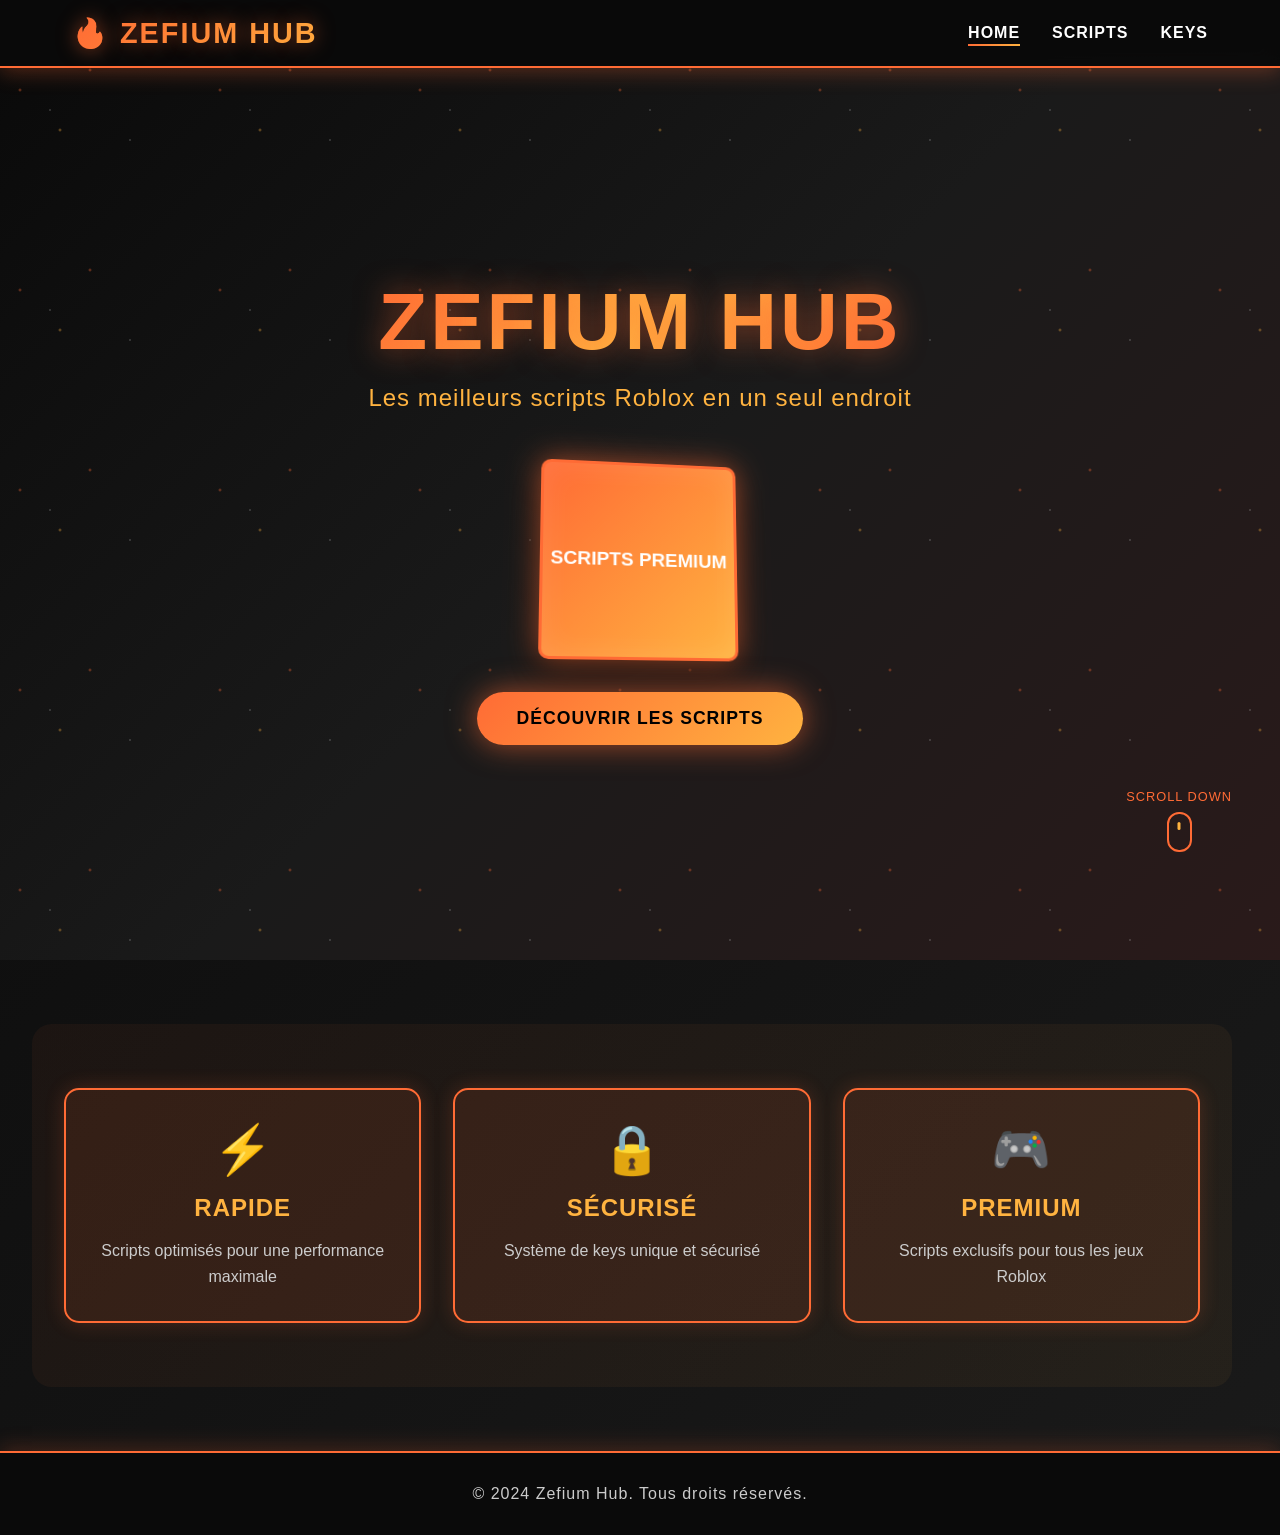
==== index.html @ 6f24a0cf "Initial commit: Zefium Hub - Roblox Scripts Website with 3D animations" ====
<!DOCTYPE html>
<html lang="fr">
<head>
    <meta charset="UTF-8">
    <meta name="viewport" content="width=device-width, initial-scale=1.0">
    <title>Zefium Hub - Roblox Scripts</title>
    <link rel="stylesheet" href="styles.css">
</head>
<body>
    <!-- Navigation -->
    <nav class="navbar">
        <div class="nav-container">
            <div class="logo">🔥 ZEFIUM HUB</div>
            <ul class="nav-links">
                <li><a href="index.html" class="active">HOME</a></li>
                <li><a href="scripts.html">SCRIPTS</a></li>
                <li><a href="keys.html">KEYS</a></li>
            </ul>
        </div>
    </nav>

    <!-- Hero Section -->
    <section class="hero">
        <div class="stars"></div>
        <div class="hero-content">
            <h1 class="hero-title">ZEFIUM HUB</h1>
            <p class="hero-subtitle">Les meilleurs scripts Roblox en un seul endroit</p>
            <div class="hero-3d-box">
                <div class="box-inner">SCRIPTS PREMIUM</div>
            </div>
            <a href="scripts.html" class="cta-button">DÉCOUVRIR LES SCRIPTS</a>
        </div>
    </section>

    <!-- Features Section -->
    <section class="features">
        <div class="features-container">
            <div class="feature-card">
                <div class="feature-icon">⚡</div>
                <h3>RAPIDE</h3>
                <p>Scripts optimisés pour une performance maximale</p>
            </div>
            <div class="feature-card">
                <div class="feature-icon">🔒</div>
                <h3>SÉCURISÉ</h3>
                <p>Système de keys unique et sécurisé</p>
            </div>
            <div class="feature-card">
                <div class="feature-icon">🎮</div>
                <h3>PREMIUM</h3>
                <p>Scripts exclusifs pour tous les jeux Roblox</p>
            </div>
        </div>
    </section>

    <!-- Scroll Indicator -->
    <div class="scroll-indicator">
        <span>SCROLL DOWN</span>
        <div class="mouse-wheel"></div>
    </div>

    <!-- Footer -->
    <footer class="footer">
        <p>&copy; 2024 Zefium Hub. Tous droits réservés.</p>
    </footer>

    <script src="script.js"></script>
</body>
</html>
---- styles.css ----
* {
    margin: 0;
    padding: 0;
    box-sizing: border-box;
}

body {
    font-family: 'Arial', sans-serif;
    background: linear-gradient(135deg, #0a0a0a 0%, #1a1a1a 100%);
    color: #fff;
    overflow-x: hidden;
    scroll-behavior: smooth;
}

/* ===== NAVIGATION ===== */
.navbar {
    position: fixed;
    top: 0;
    width: 100%;
    background: rgba(10, 10, 10, 0.95);
    backdrop-filter: blur(10px);
    border-bottom: 2px solid #FF6B35;
    z-index: 1000;
    box-shadow: 0 4px 20px rgba(255, 107, 53, 0.3);
}

.nav-container {
    max-width: 1200px;
    margin: 0 auto;
    display: flex;
    justify-content: space-between;
    align-items: center;
    padding: 1rem 2rem;
}

.logo {
    font-size: 1.8rem;
    font-weight: bold;
    background: linear-gradient(135deg, #FF6B35, #FFB340);
    -webkit-background-clip: text;
    -webkit-text-fill-color: transparent;
    background-clip: text;
    text-shadow: 0 0 20px rgba(255, 107, 53, 0.5);
    letter-spacing: 2px;
}

.nav-links {
    display: flex;
    list-style: none;
    gap: 2rem;
}

.nav-links a {
    color: #fff;
    text-decoration: none;
    font-weight: bold;
    font-size: 1rem;
    position: relative;
    transition: 0.3s;
    letter-spacing: 1px;
}

.nav-links a::after {
    content: '';
    position: absolute;
    bottom: -5px;
    left: 0;
    width: 0;
    height: 2px;
    background: linear-gradient(135deg, #FF6B35, #FFB340);
    transition: width 0.3s;
}

.nav-links a:hover::after,
.nav-links a.active::after {
    width: 100%;
}

/* ===== HERO SECTION ===== */
.hero {
    position: relative;
    height: 100vh;
    display: flex;
    align-items: center;
    justify-content: center;
    overflow: hidden;
    margin-top: 60px;
    background: linear-gradient(135deg, #0a0a0a 0%, #1a1a1a 50%, #2a1a1a 100%);
}

.stars {
    position: absolute;
    width: 100%;
    height: 100%;
    background-image:
        radial-gradient(2px 2px at 20px 30px, #FF6B35, rgba(255, 107, 53, 0)),
        radial-gradient(2px 2px at 60px 70px, #FFB340, rgba(255, 179, 64, 0)),
        radial-gradient(1px 1px at 50px 50px, #fff, rgba(255, 255, 255, 0)),
        radial-gradient(1px 1px at 130px 80px, #fff, rgba(255, 255, 255, 0)),
        radial-gradient(2px 2px at 90px 10px, #FF6B35, rgba(255, 107, 53, 0));
    background-repeat: repeat;
    background-size: 200px 200px;
    animation: twinkle 5s infinite;
    opacity: 0.5;
}

@keyframes twinkle {
    0%, 100% { opacity: 0.3; }
    50% { opacity: 0.7; }
}

.hero-content {
    position: relative;
    z-index: 10;
    text-align: center;
    animation: fadeInDown 1s ease-out;
}

@keyframes fadeInDown {
    from {
        opacity: 0;
        transform: translateY(-50px);
    }
    to {
        opacity: 1;
        transform: translateY(0);
    }
}

.hero-title {
    font-size: 5rem;
    font-weight: 900;
    background: linear-gradient(135deg, #FF6B35, #FFB340, #FF6B35);
    -webkit-background-clip: text;
    -webkit-text-fill-color: transparent;
    background-clip: text;
    text-shadow: 0 0 30px rgba(255, 107, 53, 0.5);
    margin-bottom: 1rem;
    letter-spacing: 3px;
    animation: glow 3s ease-in-out infinite;
}

@keyframes glow {
    0%, 100% { filter: drop-shadow(0 0 10px rgba(255, 107, 53, 0.5)); }
    50% { filter: drop-shadow(0 0 30px rgba(255, 107, 53, 0.8)); }
}

.hero-subtitle {
    font-size: 1.5rem;
    margin-bottom: 3rem;
    color: #FFB340;
    letter-spacing: 1px;
    animation: fadeInUp 1s ease-out 0.3s both;
}

@keyframes fadeInUp {
    from {
        opacity: 0;
        transform: translateY(50px);
    }
    to {
        opacity: 1;
        transform: translateY(0);
    }
}

.hero-3d-box {
    width: 200px;
    height: 200px;
    margin: 2rem auto;
    perspective: 1000px;
    animation: fadeInUp 1s ease-out 0.6s both;
}

.box-inner {
    width: 100%;
    height: 100%;
    background: linear-gradient(135deg, #FF6B35, #FFB340);
    border: 3px solid #FF6B35;
    display: flex;
    align-items: center;
    justify-content: center;
    font-weight: bold;
    font-size: 1.2rem;
    border-radius: 10px;
    box-shadow: 
        0 0 30px rgba(255, 107, 53, 0.6),
        inset 0 0 30px rgba(255, 255, 255, 0.1),
        0 20px 40px rgba(0, 0, 0, 0.5);
    transform: rotateX(10deg) rotateY(10deg);
    animation: rotate3d 6s linear infinite;
}

@keyframes rotate3d {
    0% { transform: rotateX(10deg) rotateY(0deg) rotateZ(0deg); }
    100% { transform: rotateX(10deg) rotateY(360deg) rotateZ(0deg); }
}

.cta-button {
    display: inline-block;
    padding: 1rem 2.5rem;
    background: linear-gradient(135deg, #FF6B35, #FFB340);
    color: #000;
    text-decoration: none;
    border: none;
    border-radius: 50px;
    font-weight: bold;
    font-size: 1.1rem;
    cursor: pointer;
    transition: 0.3s;
    box-shadow: 0 0 30px rgba(255, 107, 53, 0.6);
    animation: fadeInUp 1s ease-out 0.9s both;
    letter-spacing: 1px;
}

.cta-button:hover {
    transform: translateY(-3px);
    box-shadow: 0 10px 40px rgba(255, 107, 53, 0.8);
}

.cta-button:active {
    transform: translateY(-1px);
}

/* ===== FEATURES SECTION ===== */
.features {
    padding: 4rem 2rem;
    max-width: 1200px;
    margin: 0 auto;
    background: linear-gradient(135deg, rgba(255, 107, 53, 0.05), rgba(255, 179, 64, 0.05));
    border-radius: 20px;
    margin: 4rem 2rem;
}

.features-container {
    display: grid;
    grid-template-columns: repeat(auto-fit, minmax(250px, 1fr));
    gap: 2rem;
    animation: fadeIn 1s ease-out;
}

@keyframes fadeIn {
    from { opacity: 0; }
    to { opacity: 1; }
}

.feature-card {
    background: rgba(255, 107, 53, 0.1);
    padding: 2rem;
    border-radius: 15px;
    text-align: center;
    border: 2px solid #FF6B35;
    transition: 0.3s;
    box-shadow: 0 0 20px rgba(255, 107, 53, 0.2);
}

.feature-card:hover {
    transform: translateY(-10px);
    box-shadow: 0 10px 40px rgba(255, 107, 53, 0.4);
    background: rgba(255, 107, 53, 0.2);
}

.feature-icon {
    font-size: 3rem;
    margin-bottom: 1rem;
}

.feature-card h3 {
    color: #FFB340;
    margin-bottom: 1rem;
    font-size: 1.5rem;
    letter-spacing: 1px;
}

.feature-card p {
    color: #ccc;
    line-height: 1.6;
}

/* ===== SCRIPTS SECTION ===== */
.scripts-section {
    padding: 4rem 2rem;
    margin-top: 80px;
    max-width: 1200px;
    margin-left: auto;
    margin-right: auto;
}

.section-title {
    text-align: center;
    font-size: 3rem;
    margin-bottom: 3rem;
    background: linear-gradient(135deg, #FF6B35, #FFB340);
    -webkit-background-clip: text;
    -webkit-text-fill-color: transparent;
    background-clip: text;
    letter-spacing: 2px;
}

.scripts-container {
    display: grid;
    grid-template-columns: repeat(auto-fit, minmax(250px, 1fr));
    gap: 2rem;
}

.script-card {
    background: rgba(255, 107, 53, 0.1);
    border: 2px solid #FF6B35;
    border-radius: 15px;
    padding: 2rem;
    transition: 0.3s;
    box-shadow: 0 0 20px rgba(255, 107, 53, 0.2);
    cursor: pointer;
    overflow: hidden;
    position: relative;
}

.script-card::before {
    content: '';
    position: absolute;
    top: -50%;
    right: -50%;
    width: 200%;
    height: 200%;
    background: linear-gradient(135deg, transparent, rgba(255, 179, 64, 0.3), transparent);
    animation: shine 3s infinite;
}

@keyframes shine {
    0% { transform: translate(-100%, -100%) rotate(45deg); }
    100% { transform: translate(100%, 100%) rotate(45deg); }
}

.card-inner {
    position: relative;
    z-index: 1;
}

.script-card:hover {
    transform: translateY(-10px);
    box-shadow: 0 10px 40px rgba(255, 107, 53, 0.6);
    background: rgba(255, 107, 53, 0.2);
}

.script-card h3 {
    color: #FFB340;
    margin-bottom: 0.5rem;
    font-size: 1.3rem;
}

.game-name {
    color: #FF6B35;
    font-size: 0.9rem;
    margin-bottom: 1rem;
    font-weight: bold;
}

.description {
    color: #ccc;
    margin-bottom: 1.5rem;
    line-height: 1.5;
}

.get-key-btn {
    width: 100%;
    padding: 0.8rem;
    background: linear-gradient(135deg, #FF6B35, #FFB340);
    color: #000;
    border: none;
    border-radius: 8px;
    font-weight: bold;
    cursor: pointer;
    transition: 0.3s;
    letter-spacing: 1px;
}

.get-key-btn:hover {
    transform: scale(1.05);
    box-shadow: 0 0 20px rgba(255, 107, 53, 0.6);
}

/* ===== KEYS SECTION ===== */
.keys-section {
    padding: 4rem 2rem;
    margin-top: 80px;
    max-width: 1400px;
    margin-left: auto;
    margin-right: auto;
}

.games-grid {
    display: grid;
    grid-template-columns: repeat(auto-fit, minmax(200px, 1fr));
    gap: 2rem;
    animation: fadeIn 1s ease-out;
}

.game-card {
    background: rgba(255, 107, 53, 0.1);
    border: 3px solid #FF6B35;
    border-radius: 15px;
    padding: 2rem;
    text-align: center;
    transition: 0.3s;
    box-shadow: 0 0 20px rgba(255, 107, 53, 0.2);
    cursor: pointer;
    position: relative;
    overflow: hidden;
}

.game-card::before {
    content: '';
    position: absolute;
    top: 0;
    left: 0;
    right: 0;
    height: 3px;
    background: linear-gradient(90deg, transparent, #FFB340, transparent);
    animation: slideRight 2s infinite;
}

@keyframes slideRight {
    0% { transform: translateX(-100%); }
    100% { transform: translateX(100%); }
}

.game-card-inner {
    position: relative;
    z-index: 1;
}

.game-card:hover {
    transform: translateY(-15px) scale(1.05);
    box-shadow: 0 20px 50px rgba(255, 107, 53, 0.6);
    background: rgba(255, 107, 53, 0.2);
}

.game-icon {
    font-size: 3rem;
    margin-bottom: 1rem;
    animation: bounce 2s infinite;
}

@keyframes bounce {
    0%, 100% { transform: translateY(0); }
    50% { transform: translateY(-10px); }
}

.game-card h3 {
    color: #FFB340;
    margin-bottom: 1rem;
    font-size: 1.1rem;
    letter-spacing: 1px;
}

.unlock-btn {
    width: 100%;
    padding: 0.8rem;
    background: linear-gradient(135deg, #FF6B35, #FFB340);
    color: #000;
    border: none;
    border-radius: 8px;
    font-weight: bold;
    cursor: pointer;
    transition: 0.3s;
    letter-spacing: 1px;
}

.unlock-btn:hover {
    transform: scale(1.05);
    box-shadow: 0 0 20px rgba(255, 107, 53, 0.8);
}

/* ===== MODAL ===== */
.modal {
    display: none;
    position: fixed;
    z-index: 2000;
    left: 0;
    top: 0;
    width: 100%;
    height: 100%;
    background: rgba(0, 0, 0, 0.9);
    align-items: center;
    justify-content: center;
    backdrop-filter: blur(5px);
    animation: fadeIn 0.3s;
}

.modal-content {
    background: linear-gradient(135deg, rgba(255, 107, 53, 0.15), rgba(255, 179, 64, 0.15));
    border: 2px solid #FF6B35;
    padding: 3rem;
    border-radius: 15px;
    text-align: center;
    max-width: 500px;
    box-shadow: 0 0 50px rgba(255, 107, 53, 0.8);
    animation: slideUp 0.3s ease-out;
}

@keyframes slideUp {
    from {
        opacity: 0;
        transform: translateY(50px);
    }
    to {
        opacity: 1;
        transform: translateY(0);
    }
}

.close {
    color: #FFB340;
    float: right;
    font-size: 2rem;
    font-weight: bold;
    cursor: pointer;
    transition: 0.3s;
}

.close:hover {
    color: #FF6B35;
}

.modal-content h2 {
    color: #FFB340;
    margin-bottom: 2rem;
    font-size: 1.8rem;
    letter-spacing: 1px;
}

.key-display {
    background: rgba(0, 0, 0, 0.5);
    padding: 2rem;
    border-radius: 10px;
    margin-bottom: 2rem;
    border: 2px solid #FF6B35;
}

.key-display code {
    color: #FFB340;
    font-size: 1.3rem;
    font-weight: bold;
    letter-spacing: 2px;
    word-break: break-all;
}

.copy-btn {
    width: 100%;
    padding: 1rem;
    background: linear-gradient(135deg, #FF6B35, #FFB340);
    color: #000;
    border: none;
    border-radius: 8px;
    font-weight: bold;
    cursor: pointer;
    transition: 0.3s;
    letter-spacing: 1px;
    margin-bottom: 1rem;
}

.copy-btn:hover {
    transform: scale(1.05);
    box-shadow: 0 0 20px rgba(255, 107, 53, 0.8);
}

.key-info {
    color: #FF6B35;
    font-size: 0.9rem;
    margin-top: 1rem;
}

/* ===== SCROLL INDICATOR ===== */
.scroll-indicator {
    position: fixed;
    bottom: 3rem;
    right: 3rem;
    text-align: center;
    z-index: 100;
    animation: float 3s ease-in-out infinite;
}

.scroll-indicator span {
    display: block;
    color: #FF6B35;
    font-size: 0.8rem;
    margin-bottom: 0.5rem;
    letter-spacing: 1px;
}

.mouse-wheel {
    width: 25px;
    height: 40px;
    border: 2px solid #FF6B35;
    border-radius: 12px;
    position: relative;
    margin: 0 auto;
}

.mouse-wheel::after {
    content: '';
    position: absolute;
    width: 3px;
    height: 8px;
    background: #FFB340;
    border-radius: 2px;
    left: 50%;
    top: 8px;
    transform: translateX(-50%);
    animation: scroll 1.5s infinite;
}

@keyframes scroll {
    0% {
        opacity: 1;
        top: 8px;
    }
    100% {
        opacity: 0;
        top: 24px;
    }
}

@keyframes float {
    0%, 100% { transform: translateY(0px); }
    50% { transform: translateY(-20px); }
}

/* ===== FOOTER ===== */
.footer {
    background: rgba(10, 10, 10, 0.95);
    border-top: 2px solid #FF6B35;
    padding: 2rem;
    text-align: center;
    color: #ccc;
    margin-top: 4rem;
    box-shadow: 0 -4px 20px rgba(255, 107, 53, 0.2);
}

.footer p {
    letter-spacing: 1px;
}

/* ===== RESPONSIVE ===== */
@media (max-width: 768px) {
    .hero-title {
        font-size: 2.5rem;
    }

    .hero-subtitle {
        font-size: 1.1rem;
    }

    .nav-links {
        gap: 1rem;
        font-size: 0.9rem;
    }

    .section-title {
        font-size: 2rem;
    }

    .scroll-indicator {
        bottom: 1rem;
        right: 1rem;
    }

    .modal-content {
        padding: 2rem;
        margin: 2rem;
    }
}
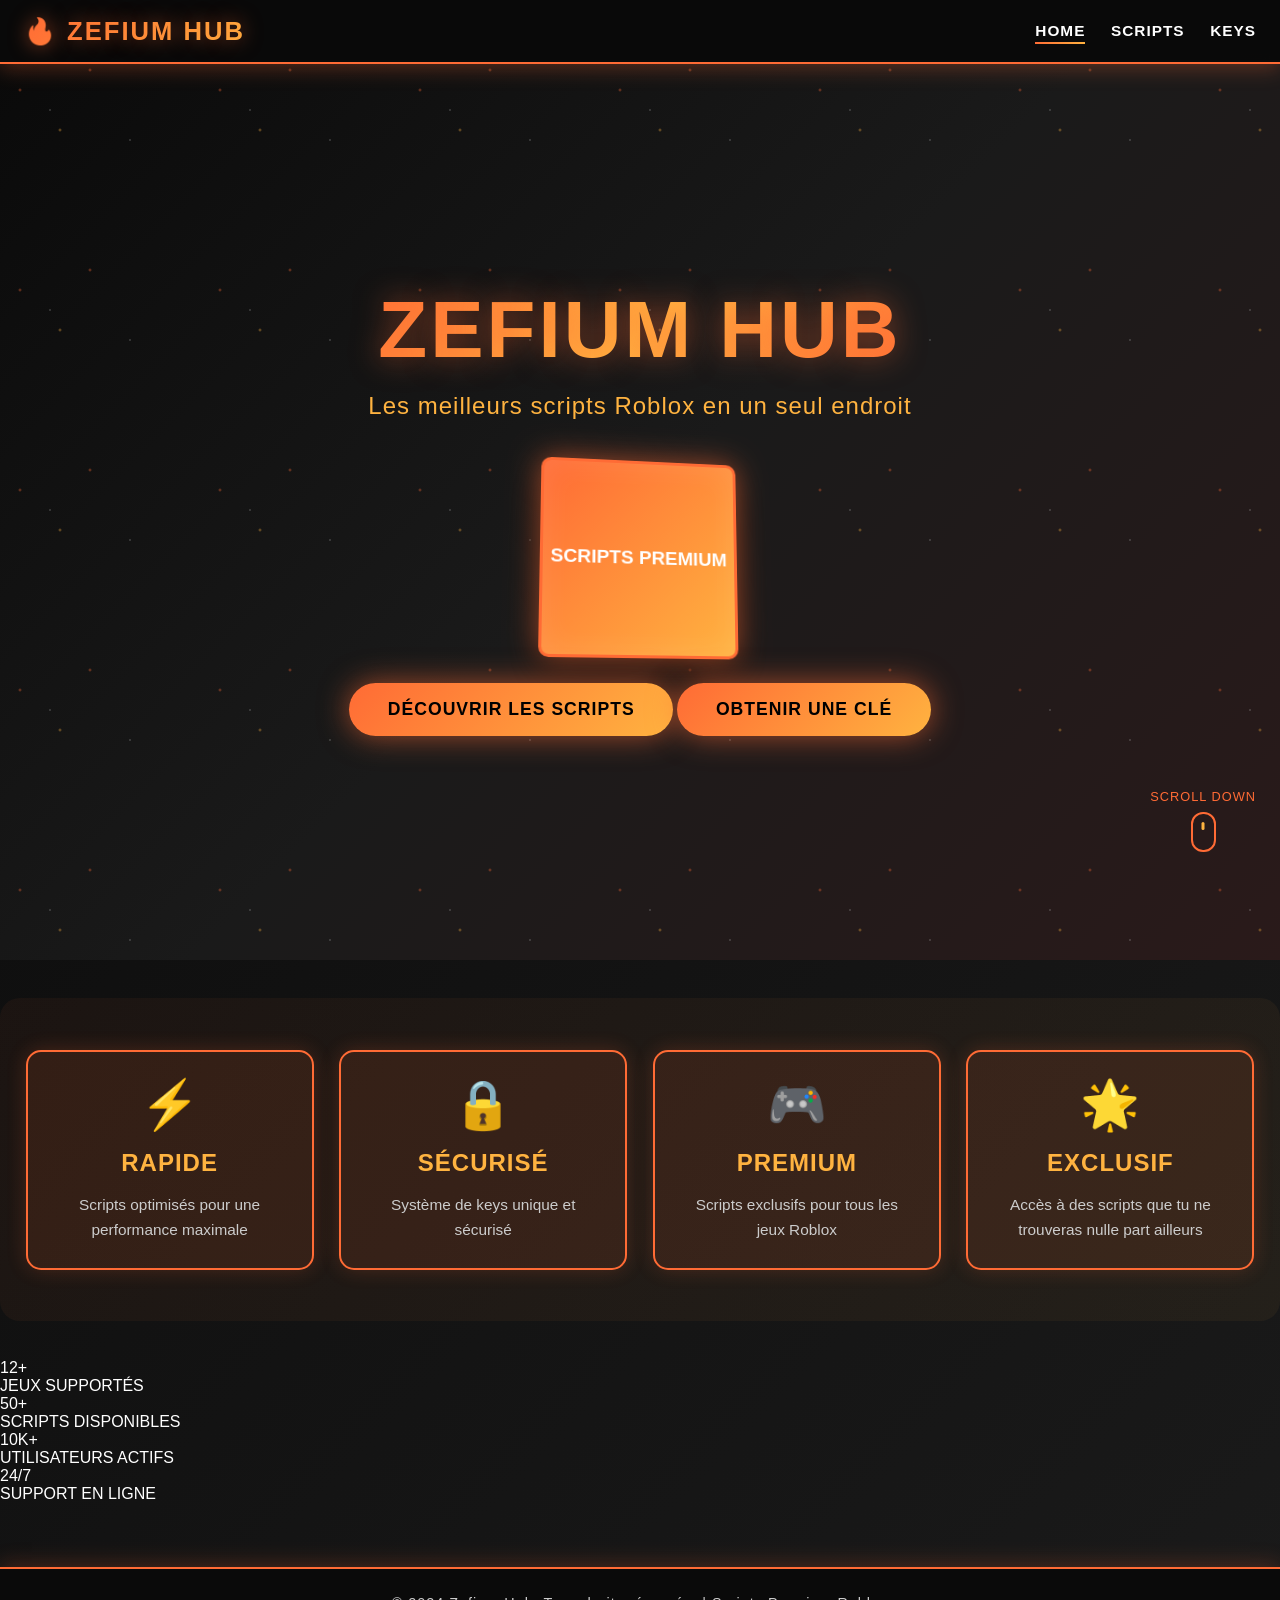
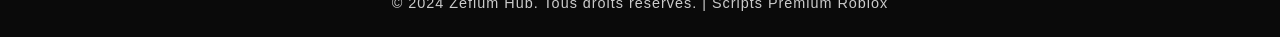
==== commit bb7145a6: "Update: Fixed mobile menu, improved scripts list, enhanced orange/white design" ====
--- a/index.html
+++ b/index.html
@@ -11,7 +11,8 @@
     <nav class="navbar">
         <div class="nav-container">
             <div class="logo">🔥 ZEFIUM HUB</div>
-            <ul class="nav-links">
+            <button class="nav-toggle" id="navToggle">☰</button>
+            <ul class="nav-links" id="navLinks">
                 <li><a href="index.html" class="active">HOME</a></li>
                 <li><a href="scripts.html">SCRIPTS</a></li>
                 <li><a href="keys.html">KEYS</a></li>
@@ -29,6 +30,7 @@
                 <div class="box-inner">SCRIPTS PREMIUM</div>
             </div>
             <a href="scripts.html" class="cta-button">DÉCOUVRIR LES SCRIPTS</a>
+            <a href="keys.html" class="cta-button cta-button-secondary">OBTENIR UNE CLÉ</a>
         </div>
     </section>
 
@@ -50,18 +52,45 @@
                 <h3>PREMIUM</h3>
                 <p>Scripts exclusifs pour tous les jeux Roblox</p>
             </div>
+            <div class="feature-card">
+                <div class="feature-icon">🌟</div>
+                <h3>EXCLUSIF</h3>
+                <p>Accès à des scripts que tu ne trouveras nulle part ailleurs</p>
+            </div>
+        </div>
+    </section>
+
+    <!-- Stats Section -->
+    <section class="stats-section">
+        <div class="stats-container">
+            <div class="stat-card">
+                <div class="stat-number">12+</div>
+                <div class="stat-label">JEUX SUPPORTÉS</div>
+            </div>
+            <div class="stat-card">
+                <div class="stat-number">50+</div>
+                <div class="stat-label">SCRIPTS DISPONIBLES</div>
+            </div>
+            <div class="stat-card">
+                <div class="stat-number">10K+</div>
+                <div class="stat-label">UTILISATEURS ACTIFS</div>
+            </div>
+            <div class="stat-card">
+                <div class="stat-number">24/7</div>
+                <div class="stat-label">SUPPORT EN LIGNE</div>
+            </div>
         </div>
     </section>
 
     <!-- Scroll Indicator -->
-    <div class="scroll-indicator">
+    <div class="scroll-indicator" id="scrollIndicator">
         <span>SCROLL DOWN</span>
         <div class="mouse-wheel"></div>
     </div>
 
     <!-- Footer -->
     <footer class="footer">
-        <p>&copy; 2024 Zefium Hub. Tous droits réservés.</p>
+        <p>&copy; 2024 Zefium Hub. Tous droits réservés. | Scripts Premium Roblox</p>
     </footer>
 
     <script src="script.js"></script>
--- a/styles.css
+++ b/styles.css
@@ -2,6 +2,10 @@
     margin: 0;
     padding: 0;
     box-sizing: border-box;
+}
+
+html {
+    font-size: 16px;
 }
 
 body {
@@ -25,16 +29,16 @@
 }
 
 .nav-container {
-    max-width: 1200px;
+    max-width: 1400px;
     margin: 0 auto;
     display: flex;
     justify-content: space-between;
     align-items: center;
-    padding: 1rem 2rem;
+    padding: 1rem 1.5rem;
 }
 
 .logo {
-    font-size: 1.8rem;
+    font-size: clamp(1.2rem, 2vw, 1.8rem);
     font-weight: bold;
     background: linear-gradient(135deg, #FF6B35, #FFB340);
     -webkit-background-clip: text;
@@ -42,19 +46,30 @@
     background-clip: text;
     text-shadow: 0 0 20px rgba(255, 107, 53, 0.5);
     letter-spacing: 2px;
+    white-space: nowrap;
+}
+
+.nav-toggle {
+    display: none;
+    background: none;
+    border: none;
+    color: #FFB340;
+    font-size: 1.5rem;
+    cursor: pointer;
+    z-index: 1001;
 }
 
 .nav-links {
     display: flex;
     list-style: none;
-    gap: 2rem;
+    gap: clamp(1rem, 2vw, 2rem);
 }
 
 .nav-links a {
     color: #fff;
     text-decoration: none;
     font-weight: bold;
-    font-size: 1rem;
+    font-size: clamp(0.8rem, 1.2vw, 1rem);
     position: relative;
     transition: 0.3s;
     letter-spacing: 1px;
@@ -86,6 +101,7 @@
     overflow: hidden;
     margin-top: 60px;
     background: linear-gradient(135deg, #0a0a0a 0%, #1a1a1a 50%, #2a1a1a 100%);
+    padding: 2rem;
 }
 
 .stars {
@@ -114,6 +130,7 @@
     z-index: 10;
     text-align: center;
     animation: fadeInDown 1s ease-out;
+    max-width: 100%;
 }
 
 @keyframes fadeInDown {
@@ -128,14 +145,14 @@
 }
 
 .hero-title {
-    font-size: 5rem;
+    font-size: clamp(2rem, 8vw, 5rem);
     font-weight: 900;
     background: linear-gradient(135deg, #FF6B35, #FFB340, #FF6B35);
     -webkit-background-clip: text;
     -webkit-text-fill-color: transparent;
     background-clip: text;
     text-shadow: 0 0 30px rgba(255, 107, 53, 0.5);
-    margin-bottom: 1rem;
+    margin-bottom: clamp(0.5rem, 2vw, 1rem);
     letter-spacing: 3px;
     animation: glow 3s ease-in-out infinite;
 }
@@ -146,8 +163,8 @@
 }
 
 .hero-subtitle {
-    font-size: 1.5rem;
-    margin-bottom: 3rem;
+    font-size: clamp(1rem, 3vw, 1.5rem);
+    margin-bottom: clamp(1.5rem, 3vw, 3rem);
     color: #FFB340;
     letter-spacing: 1px;
     animation: fadeInUp 1s ease-out 0.3s both;
@@ -165,9 +182,9 @@
 }
 
 .hero-3d-box {
-    width: 200px;
-    height: 200px;
-    margin: 2rem auto;
+    width: clamp(120px, 30vw, 200px);
+    height: clamp(120px, 30vw, 200px);
+    margin: clamp(1rem, 2vw, 2rem) auto;
     perspective: 1000px;
     animation: fadeInUp 1s ease-out 0.6s both;
 }
@@ -181,7 +198,7 @@
     align-items: center;
     justify-content: center;
     font-weight: bold;
-    font-size: 1.2rem;
+    font-size: clamp(0.8rem, 2vw, 1.2rem);
     border-radius: 10px;
     box-shadow: 
         0 0 30px rgba(255, 107, 53, 0.6),
@@ -198,14 +215,14 @@
 
 .cta-button {
     display: inline-block;
-    padding: 1rem 2.5rem;
+    padding: clamp(0.6rem, 1.5vw, 1rem) clamp(1.5rem, 3vw, 2.5rem);
     background: linear-gradient(135deg, #FF6B35, #FFB340);
     color: #000;
     text-decoration: none;
     border: none;
     border-radius: 50px;
     font-weight: bold;
-    font-size: 1.1rem;
+    font-size: clamp(0.9rem, 1.5vw, 1.1rem);
     cursor: pointer;
     transition: 0.3s;
     box-shadow: 0 0 30px rgba(255, 107, 53, 0.6);
@@ -224,18 +241,17 @@
 
 /* ===== FEATURES SECTION ===== */
 .features {
-    padding: 4rem 2rem;
-    max-width: 1200px;
-    margin: 0 auto;
+    padding: clamp(2rem, 4vw, 4rem) clamp(1.5rem, 2vw, 2rem);
+    max-width: 1400px;
+    margin: clamp(2rem, 3vw, 4rem) auto;
     background: linear-gradient(135deg, rgba(255, 107, 53, 0.05), rgba(255, 179, 64, 0.05));
     border-radius: 20px;
-    margin: 4rem 2rem;
 }
 
 .features-container {
     display: grid;
     grid-template-columns: repeat(auto-fit, minmax(250px, 1fr));
-    gap: 2rem;
+    gap: clamp(1.5rem, 2vw, 2rem);
     animation: fadeIn 1s ease-out;
 }
 
@@ -246,7 +262,7 @@
 
 .feature-card {
     background: rgba(255, 107, 53, 0.1);
-    padding: 2rem;
+    padding: clamp(1.5rem, 2vw, 2rem);
     border-radius: 15px;
     text-align: center;
     border: 2px solid #FF6B35;
@@ -261,35 +277,36 @@
 }
 
 .feature-icon {
-    font-size: 3rem;
+    font-size: clamp(2rem, 4vw, 3rem);
     margin-bottom: 1rem;
 }
 
 .feature-card h3 {
     color: #FFB340;
     margin-bottom: 1rem;
-    font-size: 1.5rem;
+    font-size: clamp(1.2rem, 2vw, 1.5rem);
     letter-spacing: 1px;
 }
 
 .feature-card p {
     color: #ccc;
     line-height: 1.6;
+    font-size: clamp(0.9rem, 1.2vw, 1rem);
 }
 
 /* ===== SCRIPTS SECTION ===== */
 .scripts-section {
-    padding: 4rem 2rem;
+    padding: clamp(2rem, 4vw, 4rem) clamp(1.5rem, 2vw, 2rem);
     margin-top: 80px;
-    max-width: 1200px;
+    max-width: 1400px;
     margin-left: auto;
     margin-right: auto;
 }
 
 .section-title {
     text-align: center;
-    font-size: 3rem;
-    margin-bottom: 3rem;
+    font-size: clamp(1.8rem, 5vw, 3rem);
+    margin-bottom: clamp(1.5rem, 3vw, 3rem);
     background: linear-gradient(135deg, #FF6B35, #FFB340);
     -webkit-background-clip: text;
     -webkit-text-fill-color: transparent;
@@ -300,14 +317,14 @@
 .scripts-container {
     display: grid;
     grid-template-columns: repeat(auto-fit, minmax(250px, 1fr));
-    gap: 2rem;
+    gap: clamp(1.5rem, 2vw, 2rem);
 }
 
 .script-card {
     background: rgba(255, 107, 53, 0.1);
     border: 2px solid #FF6B35;
     border-radius: 15px;
-    padding: 2rem;
+    padding: clamp(1.5rem, 2vw, 2rem);
     transition: 0.3s;
     box-shadow: 0 0 20px rgba(255, 107, 53, 0.2);
     cursor: pointer;
@@ -345,12 +362,12 @@
 .script-card h3 {
     color: #FFB340;
     margin-bottom: 0.5rem;
-    font-size: 1.3rem;
+    font-size: clamp(1rem, 1.5vw, 1.3rem);
 }
 
 .game-name {
     color: #FF6B35;
-    font-size: 0.9rem;
+    font-size: clamp(0.8rem, 1.2vw, 0.9rem);
     margin-bottom: 1rem;
     font-weight: bold;
 }
@@ -359,11 +376,12 @@
     color: #ccc;
     margin-bottom: 1.5rem;
     line-height: 1.5;
+    font-size: clamp(0.9rem, 1.2vw, 1rem);
 }
 
 .get-key-btn {
     width: 100%;
-    padding: 0.8rem;
+    padding: clamp(0.6rem, 1vw, 0.8rem);
     background: linear-gradient(135deg, #FF6B35, #FFB340);
     color: #000;
     border: none;
@@ -372,6 +390,7 @@
     cursor: pointer;
     transition: 0.3s;
     letter-spacing: 1px;
+    font-size: clamp(0.9rem, 1.2vw, 1rem);
 }
 
 .get-key-btn:hover {
@@ -381,7 +400,7 @@
 
 /* ===== KEYS SECTION ===== */
 .keys-section {
-    padding: 4rem 2rem;
+    padding: clamp(2rem, 4vw, 4rem) clamp(1.5rem, 2vw, 2rem);
     margin-top: 80px;
     max-width: 1400px;
     margin-left: auto;
@@ -390,8 +409,8 @@
 
 .games-grid {
     display: grid;
-    grid-template-columns: repeat(auto-fit, minmax(200px, 1fr));
-    gap: 2rem;
+    grid-template-columns: repeat(auto-fit, minmax(150px, 1fr));
+    gap: clamp(1rem, 1.5vw, 2rem);
     animation: fadeIn 1s ease-out;
 }
 
@@ -399,7 +418,7 @@
     background: rgba(255, 107, 53, 0.1);
     border: 3px solid #FF6B35;
     border-radius: 15px;
-    padding: 2rem;
+    padding: clamp(1rem, 2vw, 2rem);
     text-align: center;
     transition: 0.3s;
     box-shadow: 0 0 20px rgba(255, 107, 53, 0.2);
@@ -436,7 +455,7 @@
 }
 
 .game-icon {
-    font-size: 3rem;
+    font-size: clamp(2rem, 4vw, 3rem);
     margin-bottom: 1rem;
     animation: bounce 2s infinite;
 }
@@ -449,13 +468,13 @@
 .game-card h3 {
     color: #FFB340;
     margin-bottom: 1rem;
-    font-size: 1.1rem;
+    font-size: clamp(0.9rem, 1.5vw, 1.1rem);
     letter-spacing: 1px;
 }
 
 .unlock-btn {
     width: 100%;
-    padding: 0.8rem;
+    padding: clamp(0.6rem, 1vw, 0.8rem);
     background: linear-gradient(135deg, #FF6B35, #FFB340);
     color: #000;
     border: none;
@@ -464,6 +483,7 @@
     cursor: pointer;
     transition: 0.3s;
     letter-spacing: 1px;
+    font-size: clamp(0.8rem, 1rem, 0.9rem);
 }
 
 .unlock-btn:hover {
@@ -471,83 +491,75 @@
     box-shadow: 0 0 20px rgba(255, 107, 53, 0.8);
 }
 
-/* ===== MODAL ===== */
-.modal {
-    display: none;
+.unlock-btn:active {
+    transform: scale(0.98);
+}
+
+/* ===== KEY NOTIFICATION ===== */
+.key-notification {
     position: fixed;
-    z-index: 2000;
-    left: 0;
-    top: 0;
-    width: 100%;
-    height: 100%;
-    background: rgba(0, 0, 0, 0.9);
-    align-items: center;
-    justify-content: center;
-    backdrop-filter: blur(5px);
-    animation: fadeIn 0.3s;
-}
-
-.modal-content {
-    background: linear-gradient(135deg, rgba(255, 107, 53, 0.15), rgba(255, 179, 64, 0.15));
+    bottom: -500px;
+    right: 2rem;
+    background: linear-gradient(135deg, rgba(255, 107, 53, 0.2), rgba(255, 179, 64, 0.2));
     border: 2px solid #FF6B35;
-    padding: 3rem;
+    padding: 2rem;
     border-radius: 15px;
-    text-align: center;
-    max-width: 500px;
+    z-index: 3000;
+    max-width: 90vw;
+    width: 400px;
     box-shadow: 0 0 50px rgba(255, 107, 53, 0.8);
-    animation: slideUp 0.3s ease-out;
-}
-
-@keyframes slideUp {
-    from {
-        opacity: 0;
-        transform: translateY(50px);
-    }
+    animation: slideUpNotif 0.4s ease-out forwards;
+}
+
+@keyframes slideUpNotif {
     to {
-        opacity: 1;
-        transform: translateY(0);
-    }
-}
-
-.close {
+        bottom: 2rem;
+    }
+}
+
+.key-notification.show {
+    animation: slideDownNotif 0.4s ease-in forwards;
+}
+
+@keyframes slideDownNotif {
+    to {
+        bottom: -500px;
+    }
+}
+
+.notification-content h3 {
     color: #FFB340;
-    float: right;
-    font-size: 2rem;
-    font-weight: bold;
-    cursor: pointer;
-    transition: 0.3s;
-}
-
-.close:hover {
-    color: #FF6B35;
-}
-
-.modal-content h2 {
+    margin-bottom: 1rem;
+    font-size: clamp(1rem, 2vw, 1.3rem);
+}
+
+.notification-content p {
+    color: #fff;
+    margin-bottom: 0.5rem;
+    font-size: clamp(0.9rem, 1.2vw, 1rem);
+}
+
+.key-box {
+    background: rgba(0, 0, 0, 0.5);
+    padding: 1rem;
+    border-radius: 10px;
+    margin: 1rem 0;
+    border: 2px solid #FF6B35;
+    display: flex;
+    gap: 0.5rem;
+    flex-direction: column;
+}
+
+.key-box code {
     color: #FFB340;
-    margin-bottom: 2rem;
-    font-size: 1.8rem;
-    letter-spacing: 1px;
-}
-
-.key-display {
-    background: rgba(0, 0, 0, 0.5);
-    padding: 2rem;
-    border-radius: 10px;
-    margin-bottom: 2rem;
-    border: 2px solid #FF6B35;
-}
-
-.key-display code {
-    color: #FFB340;
-    font-size: 1.3rem;
+    font-size: clamp(0.9rem, 1.2vw, 1.1rem);
     font-weight: bold;
     letter-spacing: 2px;
     word-break: break-all;
 }
 
-.copy-btn {
-    width: 100%;
-    padding: 1rem;
+.key-box button {
+    padding: 0.6rem 1rem;
     background: linear-gradient(135deg, #FF6B35, #FFB340);
     color: #000;
     border: none;
@@ -555,29 +567,34 @@
     font-weight: bold;
     cursor: pointer;
     transition: 0.3s;
-    letter-spacing: 1px;
-    margin-bottom: 1rem;
-}
-
-.copy-btn:hover {
+    font-size: clamp(0.8rem, 1.2vw, 0.9rem);
+}
+
+.key-box button:hover {
     transform: scale(1.05);
-    box-shadow: 0 0 20px rgba(255, 107, 53, 0.8);
-}
-
-.key-info {
-    color: #FF6B35;
-    font-size: 0.9rem;
-    margin-top: 1rem;
+    box-shadow: 0 0 15px rgba(255, 107, 53, 0.6);
+}
+
+.key-warning {
+    color: #FFB340;
+    font-size: clamp(0.8rem, 1rem, 0.9rem);
+    margin-top: 0.5rem;
+    font-style: italic;
 }
 
 /* ===== SCROLL INDICATOR ===== */
 .scroll-indicator {
     position: fixed;
     bottom: 3rem;
-    right: 3rem;
+    right: 1.5rem;
     text-align: center;
     z-index: 100;
     animation: float 3s ease-in-out infinite;
+    display: none;
+}
+
+.scroll-indicator.show {
+    display: block;
 }
 
 .scroll-indicator span {
@@ -630,7 +647,7 @@
 .footer {
     background: rgba(10, 10, 10, 0.95);
     border-top: 2px solid #FF6B35;
-    padding: 2rem;
+    padding: clamp(1.5rem, 2vw, 2rem);
     text-align: center;
     color: #ccc;
     margin-top: 4rem;
@@ -639,34 +656,259 @@
 
 .footer p {
     letter-spacing: 1px;
-}
-
-/* ===== RESPONSIVE ===== */
+    font-size: clamp(0.9rem, 1.1vw, 1rem);
+}
+
+/* ===== TABLET RESPONSIVE (768px) ===== */
 @media (max-width: 768px) {
+    .nav-container {
+        padding: 0.8rem 1rem;
+    }
+
+    .nav-toggle {
+        display: block;
+    }
+
+    .nav-links {
+        position: fixed;
+        left: -300px;
+        top: 60px;
+        flex-direction: column;
+        background: rgba(10, 10, 10, 0.98);
+        width: 300px;
+        height: calc(100vh - 60px);
+        padding: 2rem 1rem;
+        gap: 1rem;
+        transition: 0.3s;
+        box-shadow: 2px 0 10px rgba(0, 0, 0, 0.5);
+    }
+
+    .nav-links.active {
+        left: 0;
+    }
+
+    .hero {
+        margin-top: 60px;
+        padding: 1rem;
+        min-height: auto;
+        padding-top: 3rem;
+    }
+
+    .hero-3d-box {
+        margin: 1rem auto;
+    }
+
+    .games-grid {
+        grid-template-columns: repeat(auto-fit, minmax(120px, 1fr));
+        gap: 1rem;
+    }
+
+    .game-card {
+        padding: 1rem 0.8rem;
+    }
+
+    .game-card h3 {
+        font-size: 0.85rem;
+    }
+
+    .unlock-btn {
+        padding: 0.5rem;
+        font-size: 0.75rem;
+    }
+
+    .features {
+        margin: 2rem 1rem;
+    }
+
+    .features-container {
+        grid-template-columns: 1fr;
+    }
+
+    .key-notification {
+        width: calc(100vw - 2rem);
+        right: 1rem;
+        left: 1rem;
+        max-width: none;
+    }
+
+    .scroll-indicator {
+        display: none !important;
+    }
+}
+
+/* ===== MOBILE RESPONSIVE (480px) ===== */
+@media (max-width: 480px) {
+    html {
+        font-size: 14px;
+    }
+
+    .nav-container {
+        padding: 0.6rem 0.8rem;
+    }
+
+    .logo {
+        font-size: 1rem;
+        letter-spacing: 1px;
+    }
+
+    .nav-toggle {
+        font-size: 1.2rem;
+    }
+
+    .hero {
+        margin-top: 50px;
+        padding: 0.5rem;
+    }
+
     .hero-title {
-        font-size: 2.5rem;
+        font-size: 1.8rem;
     }
 
     .hero-subtitle {
-        font-size: 1.1rem;
-    }
-
-    .nav-links {
+        font-size: 0.95rem;
+        margin-bottom: 1rem;
+    }
+
+    .hero-3d-box {
+        width: 100px;
+        height: 100px;
+        margin: 0.8rem auto;
+    }
+
+    .box-inner {
+        font-size: 0.7rem;
+    }
+
+    .cta-button {
+        padding: 0.5rem 1rem;
+        font-size: 0.85rem;
+    }
+
+    .features {
+        padding: 1.5rem 0.8rem;
+        margin: 1.5rem 0.5rem;
+    }
+
+    .features-container {
         gap: 1rem;
+    }
+
+    .feature-icon {
+        font-size: 1.8rem;
+    }
+
+    .feature-card h3 {
+        font-size: 1rem;
+        margin-bottom: 0.5rem;
+    }
+
+    .feature-card p {
+        font-size: 0.8rem;
+    }
+
+    .scripts-section {
+        padding: 1.5rem 0.8rem;
+        margin-top: 50px;
+    }
+
+    .section-title {
+        font-size: 1.4rem;
+        margin-bottom: 1.5rem;
+    }
+
+    .scripts-container {
+        grid-template-columns: 1fr;
+        gap: 1rem;
+    }
+
+    .script-card {
+        padding: 1rem 0.8rem;
+    }
+
+    .script-card h3 {
+        font-size: 1rem;
+    }
+
+    .game-name {
+        font-size: 0.75rem;
+    }
+
+    .description {
+        font-size: 0.85rem;
+        margin-bottom: 1rem;
+    }
+
+    .get-key-btn {
+        padding: 0.5rem;
+        font-size: 0.8rem;
+    }
+
+    .keys-section {
+        padding: 1.5rem 0.8rem;
+        margin-top: 50px;
+    }
+
+    .games-grid {
+        grid-template-columns: repeat(2, 1fr);
+        gap: 0.8rem;
+    }
+
+    .game-card {
+        padding: 0.8rem 0.5rem;
+    }
+
+    .game-icon {
+        font-size: 1.8rem;
+        margin-bottom: 0.5rem;
+    }
+
+    .game-card h3 {
+        font-size: 0.8rem;
+        margin-bottom: 0.5rem;
+    }
+
+    .unlock-btn {
+        padding: 0.4rem 0.5rem;
+        font-size: 0.7rem;
+    }
+
+    .key-notification {
+        width: calc(100vw - 1rem);
+        right: 0.5rem;
+        left: 0.5rem;
+        padding: 1rem;
+        bottom: -400px;
+    }
+
+    .notification-content h3 {
+        font-size: 1rem;
+        margin-bottom: 0.5rem;
+    }
+
+    .notification-content p {
+        font-size: 0.85rem;
+        margin-bottom: 0.3rem;
+    }
+
+    .key-box {
+        padding: 0.8rem;
+        margin: 0.8rem 0;
+    }
+
+    .key-box code {
         font-size: 0.9rem;
     }
 
-    .section-title {
-        font-size: 2rem;
-    }
-
-    .scroll-indicator {
-        bottom: 1rem;
-        right: 1rem;
-    }
-
-    .modal-content {
-        padding: 2rem;
-        margin: 2rem;
-    }
-}
+    .key-box button {
+        padding: 0.5rem 0.8rem;
+        font-size: 0.7rem;
+    }
+
+    .footer {
+        padding: 1rem 0.8rem;
+    }
+
+    .footer p {
+        font-size: 0.85rem;
+    }
+}
